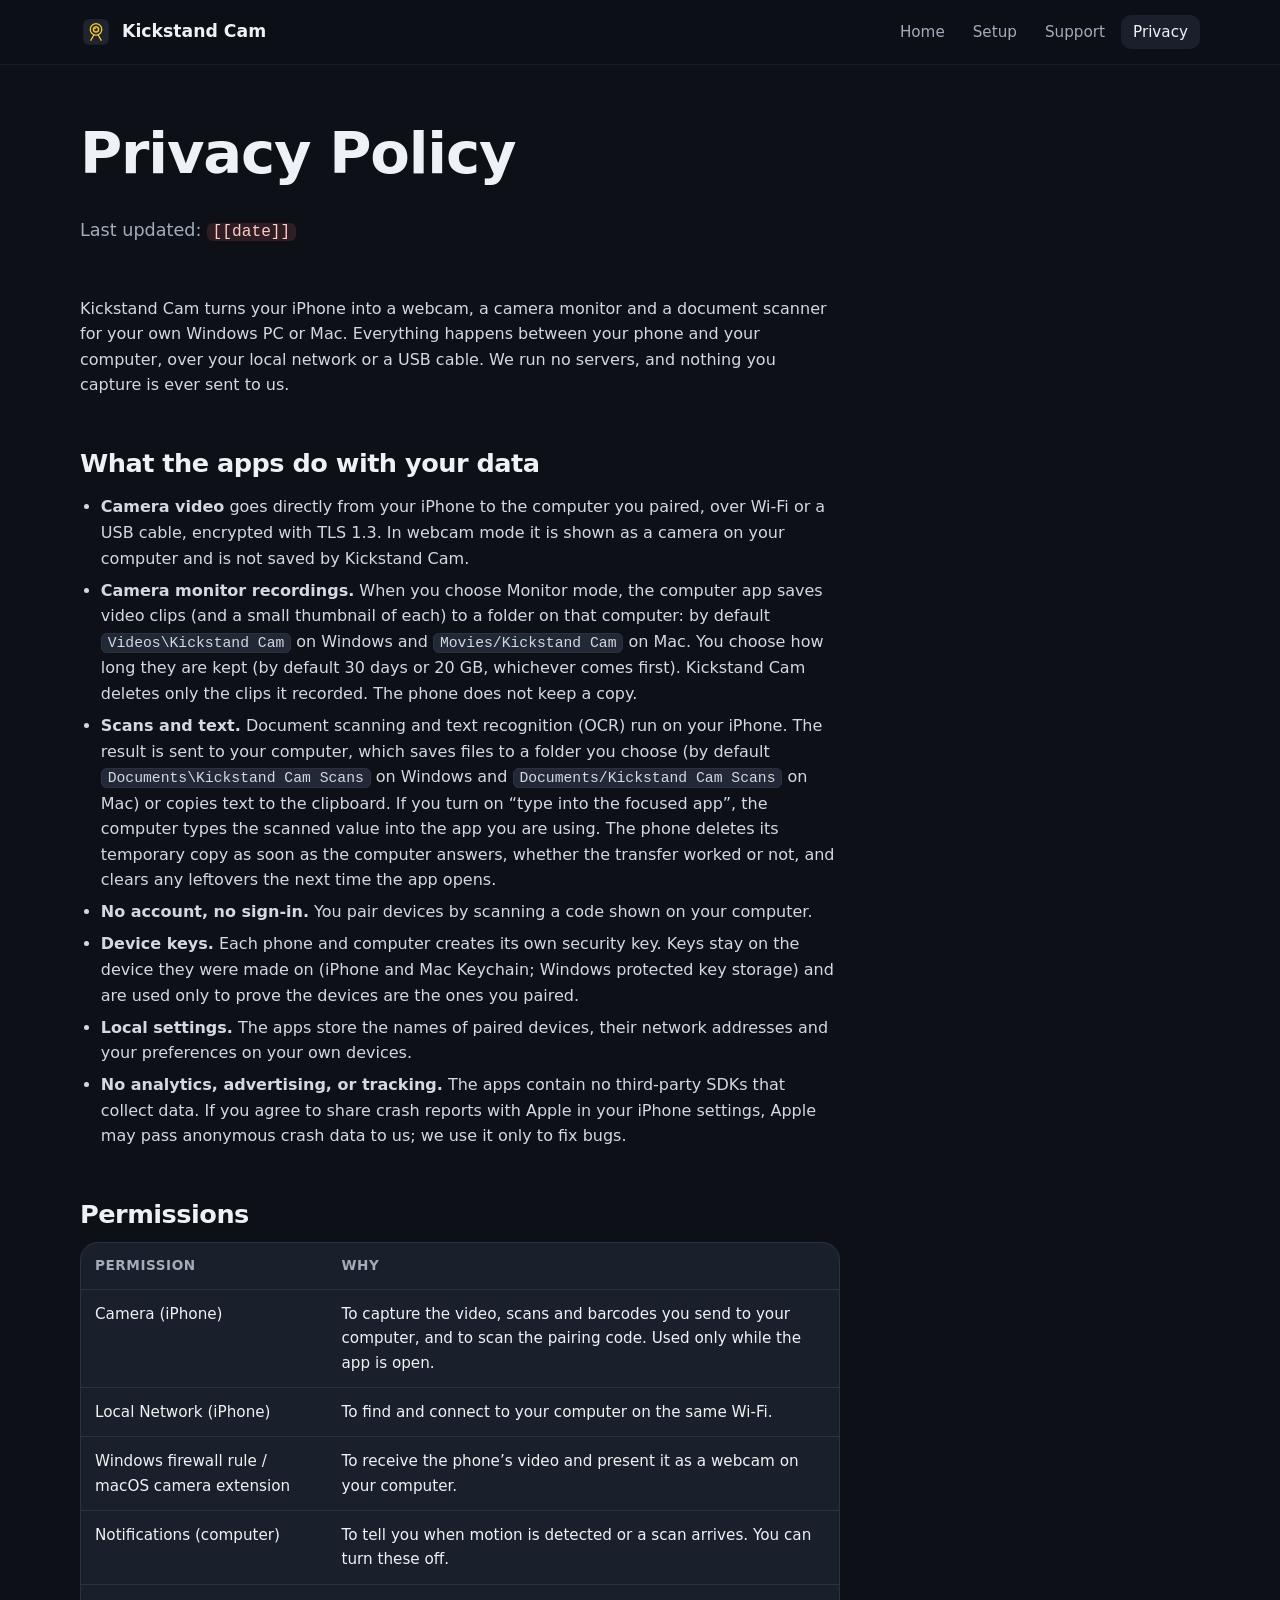
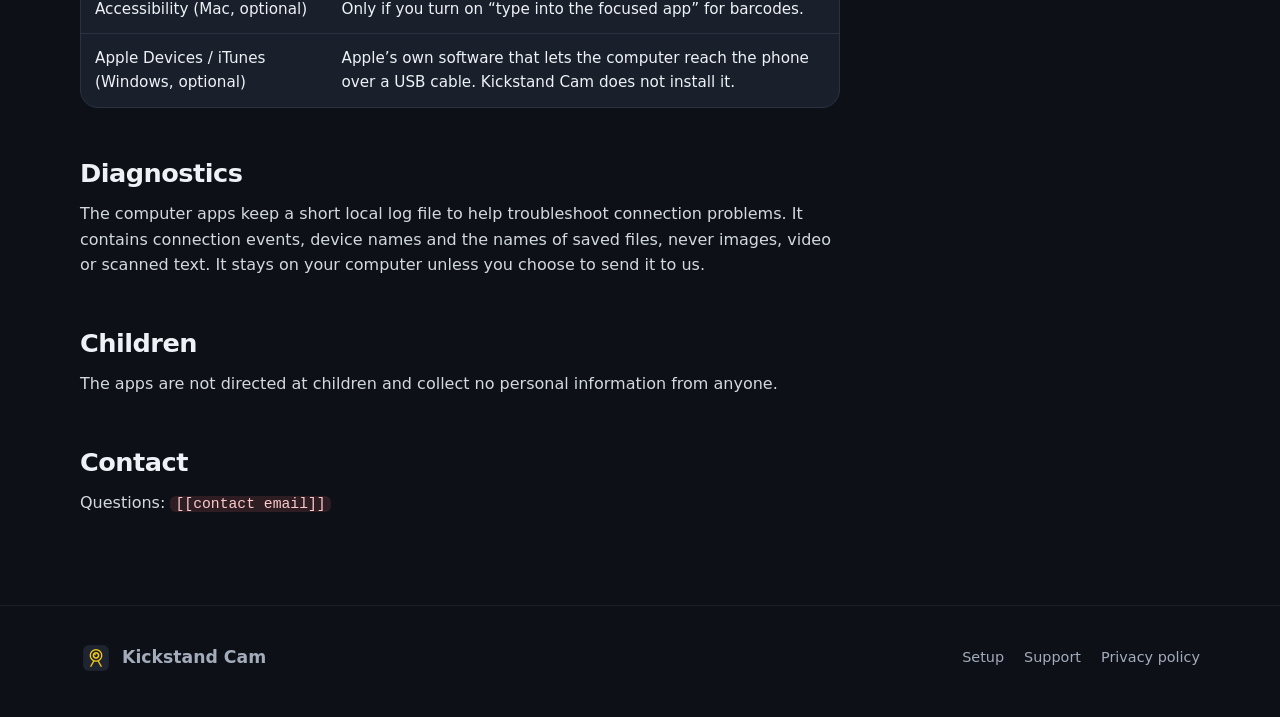
==== privacy/index.html @ 420c24f9 "Publish site from camera-to-pc 65d608a" ====
<!doctype html>
<html lang="en">
<head>
  <meta charset="utf-8">
  <meta name="viewport" content="width=device-width, initial-scale=1">
  <title>Kickstand Cam Privacy Policy</title>
  <meta name="description" content="Kickstand Cam runs no servers and collects no data. Video, recordings and scans stay between your iPhone and your own computer.">
  <meta name="theme-color" content="#0d1016">
  <link rel="icon" href="../assets/icon.svg" type="image/svg+xml">
  <link rel="icon" href="../assets/favicon.ico" sizes="any">
  <link rel="apple-touch-icon" href="../assets/apple-touch-icon.png">
  <link rel="stylesheet" href="../styles.css">
</head>
<body>
<a class="skip" href="#main">Skip to content</a>
<header class="site-header">
  <div class="wrap nav">
    <a class="brand" href="../"><img src="../assets/icon-256.png" alt="" width="32" height="32">Kickstand Cam</a>
    <ul class="nav-links">
      <li><a href="../">Home</a></li>
      <li><a href="../setup/">Setup</a></li>
      <li><a href="../support/">Support</a></li>
      <li><a href="./" aria-current="page">Privacy</a></li>
    </ul>
  </div>
</header>

<!-- Source: docs/release/privacy-policy.md. Keep the two in step. Fill in [[date]] and [[contact email]] before publishing. -->
<main id="main">
  <div class="wrap page-head">
    <h1>Privacy Policy</h1>
    <p>Last updated: <span class="placeholder">[[date]]</span></p>
  </div>

  <div class="wrap article">
    <div class="prose">
      <p>Kickstand Cam turns your iPhone into a webcam, a camera monitor and a document scanner for your own Windows PC or Mac. Everything happens between your phone and your computer, over your local network or a USB cable. We run no servers, and nothing you capture is ever sent to us.</p>

      <h2 id="data">What the apps do with your data</h2>
      <ul>
        <li><strong>Camera video</strong> goes directly from your iPhone to the computer you paired, over Wi-Fi or a USB cable, encrypted with TLS 1.3. In webcam mode it is shown as a camera on your computer and is not saved by Kickstand Cam.</li>
        <li><strong>Camera monitor recordings.</strong> When you choose Monitor mode, the computer app saves video clips (and a small thumbnail of each) to a folder on that computer: by default <code>Videos\Kickstand Cam</code> on Windows and <code>Movies/Kickstand Cam</code> on Mac. You choose how long they are kept (by default 30 days or 20 GB, whichever comes first). Kickstand Cam deletes only the clips it recorded. The phone does not keep a copy.</li>
        <li><strong>Scans and text.</strong> Document scanning and text recognition (OCR) run on your iPhone. The result is sent to your computer, which saves files to a folder you choose (by default <code>Documents\Kickstand Cam Scans</code> on Windows and <code>Documents/Kickstand Cam Scans</code> on Mac) or copies text to the clipboard. If you turn on “type into the focused app”, the computer types the scanned value into the app you are using. The phone deletes its temporary copy as soon as the computer answers, whether the transfer worked or not, and clears any leftovers the next time the app opens.</li>
        <li><strong>No account, no sign-in.</strong> You pair devices by scanning a code shown on your computer.</li>
        <li><strong>Device keys.</strong> Each phone and computer creates its own security key. Keys stay on the device they were made on (iPhone and Mac Keychain; Windows protected key storage) and are used only to prove the devices are the ones you paired.</li>
        <li><strong>Local settings.</strong> The apps store the names of paired devices, their network addresses and your preferences on your own devices.</li>
        <li><strong>No analytics, advertising, or tracking.</strong> The apps contain no third-party SDKs that collect data. If you agree to share crash reports with Apple in your iPhone settings, Apple may pass anonymous crash data to us; we use it only to fix bugs.</li>
      </ul>

      <h2 id="permissions">Permissions</h2>
      <div class="table-wrap">
        <table>
          <thead><tr><th scope="col">Permission</th><th scope="col">Why</th></tr></thead>
          <tbody>
            <tr><td>Camera (iPhone)</td><td>To capture the video, scans and barcodes you send to your computer, and to scan the pairing code. Used only while the app is open.</td></tr>
            <tr><td>Local Network (iPhone)</td><td>To find and connect to your computer on the same Wi-Fi.</td></tr>
            <tr><td>Windows firewall rule / macOS camera extension</td><td>To receive the phone’s video and present it as a webcam on your computer.</td></tr>
            <tr><td>Notifications (computer)</td><td>To tell you when motion is detected or a scan arrives. You can turn these off.</td></tr>
            <tr><td>Accessibility (Mac, optional)</td><td>Only if you turn on “type into the focused app” for barcodes.</td></tr>
            <tr><td>Apple Devices / iTunes (Windows, optional)</td><td>Apple’s own software that lets the computer reach the phone over a USB cable. Kickstand Cam does not install it.</td></tr>
          </tbody>
        </table>
      </div>

      <h2 id="diagnostics">Diagnostics</h2>
      <p>The computer apps keep a short local log file to help troubleshoot connection problems. It contains connection events, device names and the names of saved files, never images, video or scanned text. It stays on your computer unless you choose to send it to us.</p>

      <h2 id="children">Children</h2>
      <p>The apps are not directed at children and collect no personal information from anyone.</p>

      <h2 id="contact">Contact</h2>
      <p>Questions: <span class="placeholder">[[contact email]]</span></p>
    </div>
  </div>
</main>

<footer class="site-footer">
  <div class="wrap footer-grid">
    <a class="brand" href="../"><img src="../assets/icon-256.png" alt="" width="32" height="32">Kickstand Cam</a>
    <nav aria-label="Footer">
      <a href="../setup/">Setup</a>
      <a href="../support/">Support</a>
      <a href="./">Privacy policy</a>
    </nav>
  </div>
</footer>
</body>
</html>
---- styles.css ----
/* Kickstand Cam site. Colours come from the app icon (docs/brand/icon.svg): graphite #1E2430 and
   yellow #FACC15, with the apps' blue accent #2F6FE8 for links. System fonts only, so no visitor
   request leaves this origin. */
:root {
  --bg: #0d1016;
  --bg-2: #141922;
  --panel: #1a202b;
  --panel-2: #212836;
  --line: #2a3242;
  --text: #eef1f6;
  --muted: #a3acbb;
  --faint: #7b8597;
  --yellow: #facc15;
  --yellow-ink: #1e2430;
  --blue: #6b9bff;
  --red: #f87171;
  --radius: 18px;
  --wrap: 1120px;
  color-scheme: dark;
}

* { box-sizing: border-box; }
html { -webkit-text-size-adjust: 100%; scroll-behavior: smooth; }
body {
  margin: 0;
  background: var(--bg);
  color: var(--text);
  font: 16px/1.6 -apple-system, BlinkMacSystemFont, "Segoe UI Variable Text", "Segoe UI", system-ui, Roboto, "Helvetica Neue", Arial, sans-serif;
  -webkit-font-smoothing: antialiased;
}
img { max-width: 100%; height: auto; display: block; }
a { color: var(--blue); text-underline-offset: 3px; }
a:hover { color: #9dbcff; }
h1, h2, h3 { line-height: 1.15; letter-spacing: -0.02em; margin: 0 0 .5em; }
h1 { font-size: clamp(2.2rem, 5.5vw, 3.6rem); font-weight: 800; }
h2 { font-size: clamp(1.6rem, 3.4vw, 2.3rem); font-weight: 750; }
h3 { font-size: 1.2rem; font-weight: 700; }
p { margin: 0 0 1em; }
code, kbd { font-family: ui-monospace, "Cascadia Mono", Menlo, Consolas, monospace; font-size: .92em; background: var(--panel-2); border: 1px solid var(--line); border-radius: 6px; padding: .05em .4em; }
.wrap { width: min(var(--wrap), 100% - 32px); margin-inline: auto; }
.muted { color: var(--muted); }
.skip { position: absolute; left: -999px; }
.skip:focus { left: 16px; top: 16px; z-index: 10; background: var(--yellow); color: var(--yellow-ink); padding: 8px 12px; border-radius: 8px; }
:focus-visible { outline: 3px solid var(--yellow); outline-offset: 3px; border-radius: 6px; }

/* Header */
.site-header {
  position: sticky; top: 0; z-index: 5;
  background: rgba(13, 16, 22, .82);
  backdrop-filter: saturate(160%) blur(14px);
  -webkit-backdrop-filter: saturate(160%) blur(14px);
  border-bottom: 1px solid rgba(255, 255, 255, .06);
}
.nav { display: flex; align-items: center; gap: 16px; min-height: 64px; }
.brand { display: flex; align-items: center; gap: 10px; color: var(--text); text-decoration: none; font-weight: 750; font-size: 1.08rem; white-space: nowrap; }
.brand img { width: 32px; height: 32px; border-radius: 8px; }
.nav-links { display: flex; gap: 4px; margin-left: auto; list-style: none; padding: 0; margin-block: 0; }
.nav-links a { color: var(--muted); text-decoration: none; padding: 8px 12px; border-radius: 10px; font-size: .95rem; }
.nav-links a:hover, .nav-links a[aria-current="page"] { color: var(--text); background: var(--panel); }
@media (max-width: 560px) {
  .nav { flex-wrap: wrap; gap: 0; padding-block: 8px; }
  .nav-links { margin-left: 0; width: 100%; justify-content: space-between; }
  .nav-links a { padding: 6px 8px; font-size: .9rem; }
}

/* Buttons */
.btn {
  display: inline-flex; align-items: center; gap: 10px;
  padding: 13px 20px; border-radius: 14px; border: 1px solid var(--line);
  background: var(--panel); color: var(--text); text-decoration: none; font-weight: 650; line-height: 1.2;
  transition: transform .15s ease, background .15s ease, border-color .15s ease;
}
.btn:hover { color: var(--text); background: var(--panel-2); border-color: #3a4457; transform: translateY(-1px); }
.btn small { display: block; font-weight: 500; color: var(--muted); font-size: .78rem; }
.btn.primary { background: var(--yellow); color: var(--yellow-ink); border-color: var(--yellow); }
.btn.primary small { color: rgba(30, 36, 48, .75); }
.btn.primary:hover { background: #fde047; color: var(--yellow-ink); }
.btn svg { width: 22px; height: 22px; flex: none; }
.btn[aria-disabled="true"] { opacity: .55; pointer-events: none; }
.buttons { display: flex; flex-wrap: wrap; gap: 12px; }

/* Hero */
.hero { position: relative; overflow: hidden; padding: 72px 0 40px; }
.hero::before {
  content: ""; position: absolute; inset: -30% -10% auto 40%; height: 700px;
  background: radial-gradient(closest-side, rgba(250, 204, 21, .16), transparent 70%);
  pointer-events: none;
}
.hero-grid { display: grid; grid-template-columns: 1.1fr .9fr; gap: 48px; align-items: center; position: relative; }
.eyebrow { display: inline-flex; align-items: center; gap: 8px; color: var(--yellow); font-weight: 650; font-size: .9rem; letter-spacing: .02em; margin-bottom: 18px; }
.eyebrow::before { content: ""; width: 8px; height: 8px; border-radius: 50%; background: var(--yellow); box-shadow: 0 0 0 4px rgba(250, 204, 21, .18); }
.lede { font-size: 1.18rem; color: var(--muted); max-width: 34em; }
.facts { display: flex; flex-wrap: wrap; gap: 8px; margin: 22px 0 28px; padding: 0; list-style: none; }
.facts li { background: var(--panel); border: 1px solid var(--line); color: var(--muted); padding: 6px 12px; border-radius: 999px; font-size: .88rem; }
.hero-shots { position: relative; min-height: 520px; }
.phone {
  border-radius: 34px; overflow: hidden; border: 1px solid #2c3445;
  box-shadow: 0 30px 80px rgba(0, 0, 0, .55), 0 0 0 6px #10141b;
  background: #0b0d12;
}
.hero-shots .phone { width: 250px; position: absolute; }
.hero-shots .phone.a { left: 8%; top: 30px; transform: rotate(-5deg); }
.hero-shots .phone.b { right: 6%; top: 0; transform: rotate(4deg); z-index: 1; }
@media (max-width: 900px) {
  .hero { padding-top: 44px; }
  .hero-grid { grid-template-columns: 1fr; gap: 28px; }
  .hero-shots { min-height: 0; display: flex; justify-content: center; gap: 16px; }
  .hero-shots .phone { position: static; width: min(44%, 220px); transform: none !important; }
}

/* Sections */
section { padding: 64px 0; }
.section-head { max-width: 40em; margin-bottom: 36px; }
.band { background: var(--bg-2); border-block: 1px solid rgba(255, 255, 255, .05); }

.modes { display: grid; grid-template-columns: repeat(3, 1fr); gap: 20px; }
.mode { background: var(--panel); border: 1px solid var(--line); border-radius: var(--radius); padding: 22px; display: flex; flex-direction: column; }
.mode .phone { width: 72%; margin: 4px auto 22px; border-radius: 26px; box-shadow: 0 18px 50px rgba(0, 0, 0, .45), 0 0 0 4px #10141b; }
.mode ul { margin: 0; padding-left: 1.1em; color: var(--muted); }
.mode li { margin: .25em 0; }
.tag { display: inline-block; font-size: .78rem; font-weight: 700; letter-spacing: .06em; text-transform: uppercase; color: var(--yellow); margin-bottom: 6px; }
@media (max-width: 900px) { .modes { grid-template-columns: 1fr; } .mode .phone { width: min(60%, 260px); } }

.split { display: grid; grid-template-columns: 1fr 1fr; gap: 40px; align-items: center; }
.split.flip > :first-child { order: 2; }
@media (max-width: 820px) { .split { grid-template-columns: 1fr; gap: 24px; } .split.flip > :first-child { order: 0; } }
.window { border-radius: 14px; overflow: hidden; border: 1px solid var(--line); box-shadow: 0 24px 60px rgba(0, 0, 0, .5); }
.window.plain { border: 0; box-shadow: none; background: transparent; }
.checks { list-style: none; padding: 0; margin: 0; }
.checks li { position: relative; padding-left: 30px; margin: .6em 0; color: var(--muted); }
.checks li strong { color: var(--text); }
.checks li::before {
  content: ""; position: absolute; left: 0; top: .35em; width: 18px; height: 18px; border-radius: 50%;
  background: rgba(250, 204, 21, .15) url("data:image/svg+xml,%3Csvg xmlns='http://www.w3.org/2000/svg' viewBox='0 0 20 20'%3E%3Cpath d='M5 10.5l3 3 7-7' fill='none' stroke='%23facc15' stroke-width='2.4' stroke-linecap='round' stroke-linejoin='round'/%3E%3C/svg%3E") center/14px no-repeat;
}

.cards { display: grid; grid-template-columns: repeat(auto-fit, minmax(240px, 1fr)); gap: 16px; }
.cards.four { grid-template-columns: repeat(4, 1fr); }
@media (max-width: 960px) { .cards.four { grid-template-columns: repeat(2, 1fr); } }
@media (max-width: 520px) { .cards.four { grid-template-columns: 1fr; } }
.card { background: var(--panel); border: 1px solid var(--line); border-radius: var(--radius); padding: 22px; }
.card h3 { margin-bottom: .35em; }
.card p:last-child { margin-bottom: 0; }
.card .muted { font-size: .95rem; }

.download { text-align: center; }
.download .buttons { justify-content: center; margin-top: 8px; }
.download .note { font-size: .88rem; color: var(--faint); margin-top: 18px; }

table { width: 100%; border-collapse: collapse; font-size: .95rem; }
th, td { text-align: left; padding: 12px 14px; border-bottom: 1px solid var(--line); vertical-align: top; }
th { color: var(--muted); font-weight: 600; font-size: .85rem; text-transform: uppercase; letter-spacing: .04em; }
.table-wrap { overflow-x: auto; background: var(--panel); border: 1px solid var(--line); border-radius: var(--radius); }
.table-wrap tr:last-child td { border-bottom: 0; }

/* Article pages (setup, privacy, support) */
.page-head { padding: 56px 0 8px; }
.page-head p { color: var(--muted); font-size: 1.1rem; max-width: 40em; }
.article { padding: 24px 0 72px; }
.article h2 { font-size: 1.6rem; margin-top: 2em; scroll-margin-top: 90px; }
.article h3 { margin-top: 1.6em; scroll-margin-top: 90px; }
.article p, .article li { color: #d3d8e1; }
.article ul, .article ol { padding-left: 1.3em; }
.article li { margin: .4em 0; }
.prose { max-width: 760px; }
.toc { display: flex; flex-wrap: wrap; gap: 8px; margin: 0 0 8px; padding: 0; list-style: none; }
.toc a { display: inline-block; background: var(--panel); border: 1px solid var(--line); color: var(--muted); text-decoration: none; padding: 7px 14px; border-radius: 999px; font-size: .9rem; }
.toc a:hover { color: var(--text); }

.steps { counter-reset: step; list-style: none; padding: 0 !important; }
.steps > li { counter-increment: step; position: relative; padding-left: 52px; margin: 0 0 22px; }
.steps > li::before {
  content: counter(step); position: absolute; left: 0; top: -2px;
  width: 34px; height: 34px; border-radius: 50%; display: grid; place-items: center;
  background: var(--yellow); color: var(--yellow-ink); font-weight: 800; font-size: .95rem;
}
.steps > li strong { color: var(--text); }
.shot-row { display: grid; grid-template-columns: 1.6fr 1fr; gap: 20px; align-items: start; margin: 18px 0 8px; }
.shot-row .phone { width: min(100%, 240px); justify-self: center; border-radius: 28px; }
@media (max-width: 700px) { .shot-row { grid-template-columns: 1fr; } }
figure { margin: 0; }
figcaption { color: var(--faint); font-size: .85rem; margin-top: 8px; text-align: center; }

.callout { border: 1px solid var(--line); border-left: 4px solid var(--yellow); background: var(--panel); border-radius: 12px; padding: 16px 18px; margin: 18px 0; }
.callout p:last-child { margin-bottom: 0; }
.callout.info { border-left-color: var(--blue); }
.placeholder { background: rgba(248, 113, 113, .14); color: #fecaca; border-radius: 6px; padding: 0 .35em; font-family: ui-monospace, Menlo, Consolas, monospace; font-size: .92em; }

details { background: var(--panel); border: 1px solid var(--line); border-radius: 14px; margin: 10px 0; }
summary { cursor: pointer; padding: 16px 18px; font-weight: 650; list-style: none; position: relative; padding-right: 44px; }
summary::-webkit-details-marker { display: none; }
summary::after { content: "+"; position: absolute; right: 18px; top: 12px; font-size: 1.4rem; color: var(--faint); font-weight: 400; }
details[open] summary::after { content: "\2212"; }
details > div { padding: 0 18px 6px; }

/* Footer */
.site-footer { border-top: 1px solid rgba(255, 255, 255, .06); padding: 36px 0 48px; color: var(--faint); font-size: .9rem; }
.footer-grid { display: flex; flex-wrap: wrap; gap: 16px 32px; align-items: center; justify-content: space-between; }
.site-footer nav { display: flex; flex-wrap: wrap; gap: 6px 20px; }
.site-footer a { color: var(--muted); text-decoration: none; }
.site-footer a:hover { color: var(--text); }

@media (prefers-reduced-motion: reduce) {
  html { scroll-behavior: auto; }
  .btn { transition: none; }
  .btn:hover { transform: none; }
}
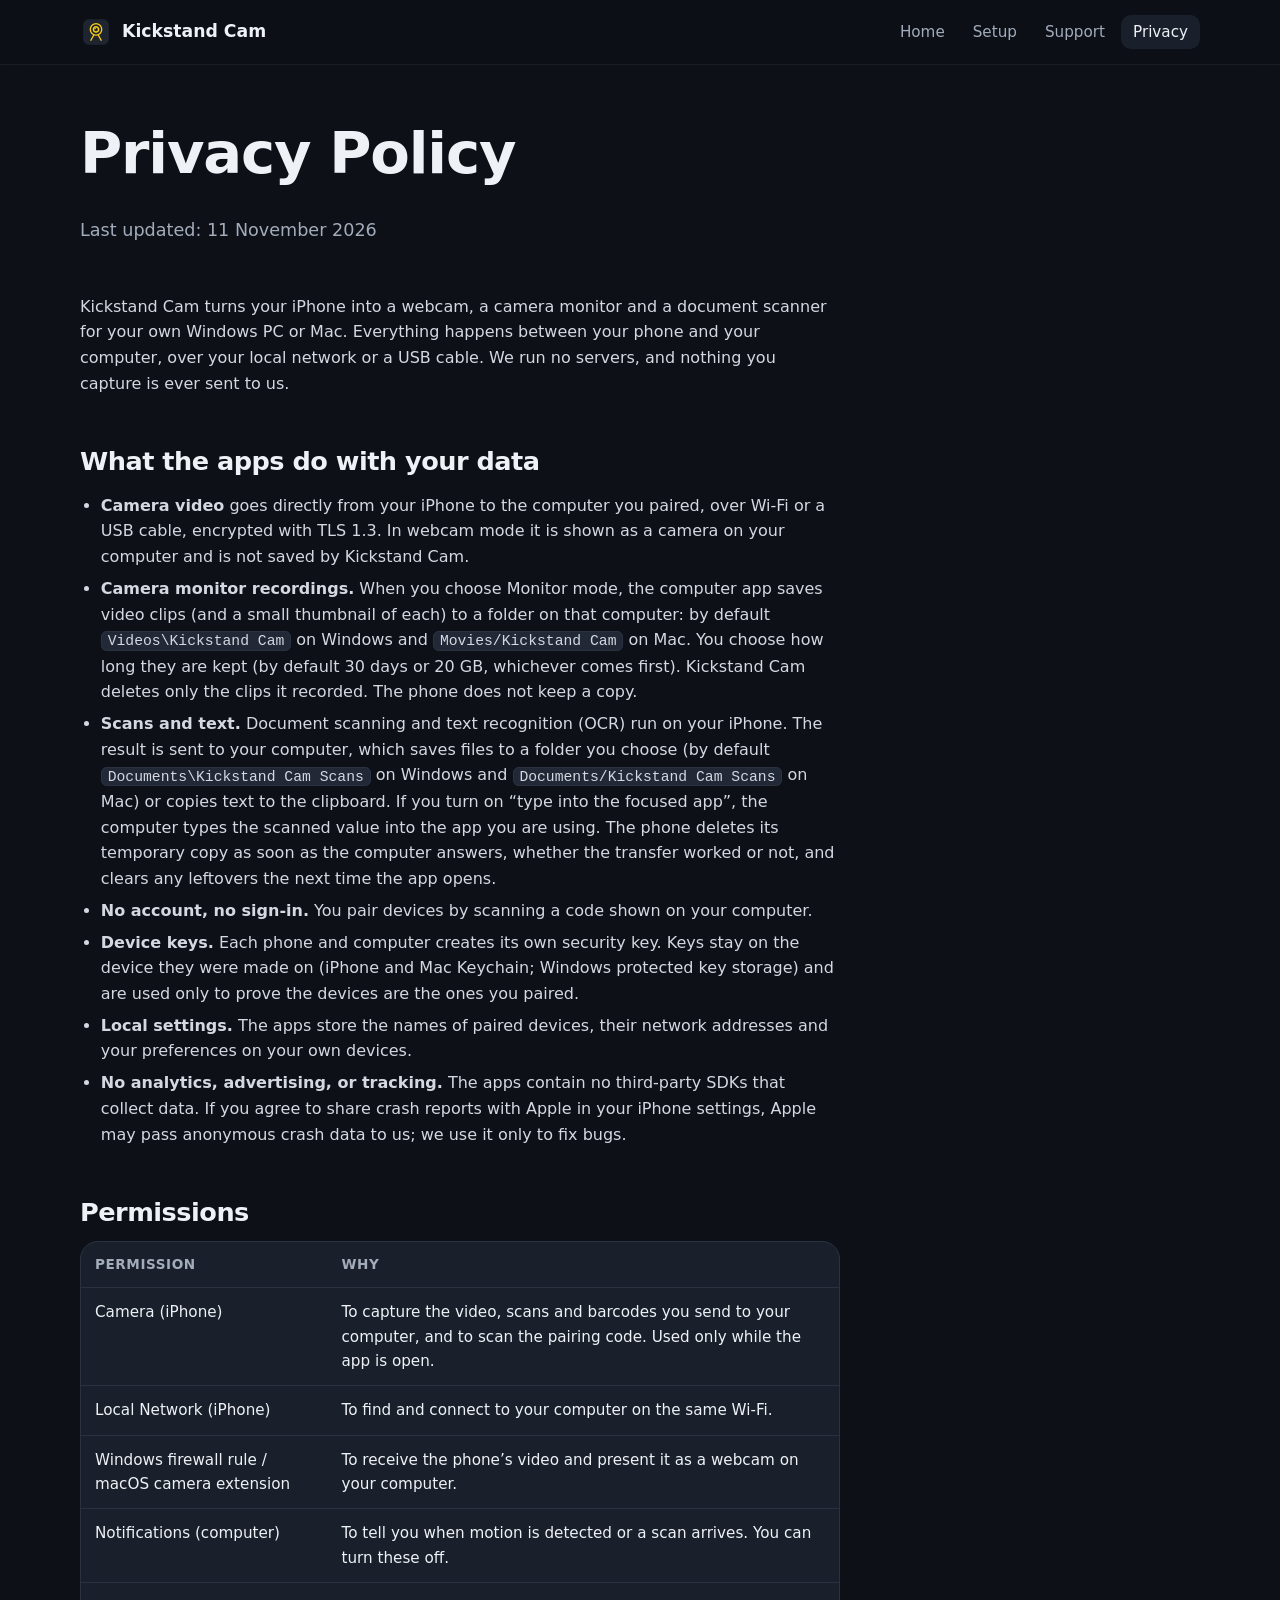
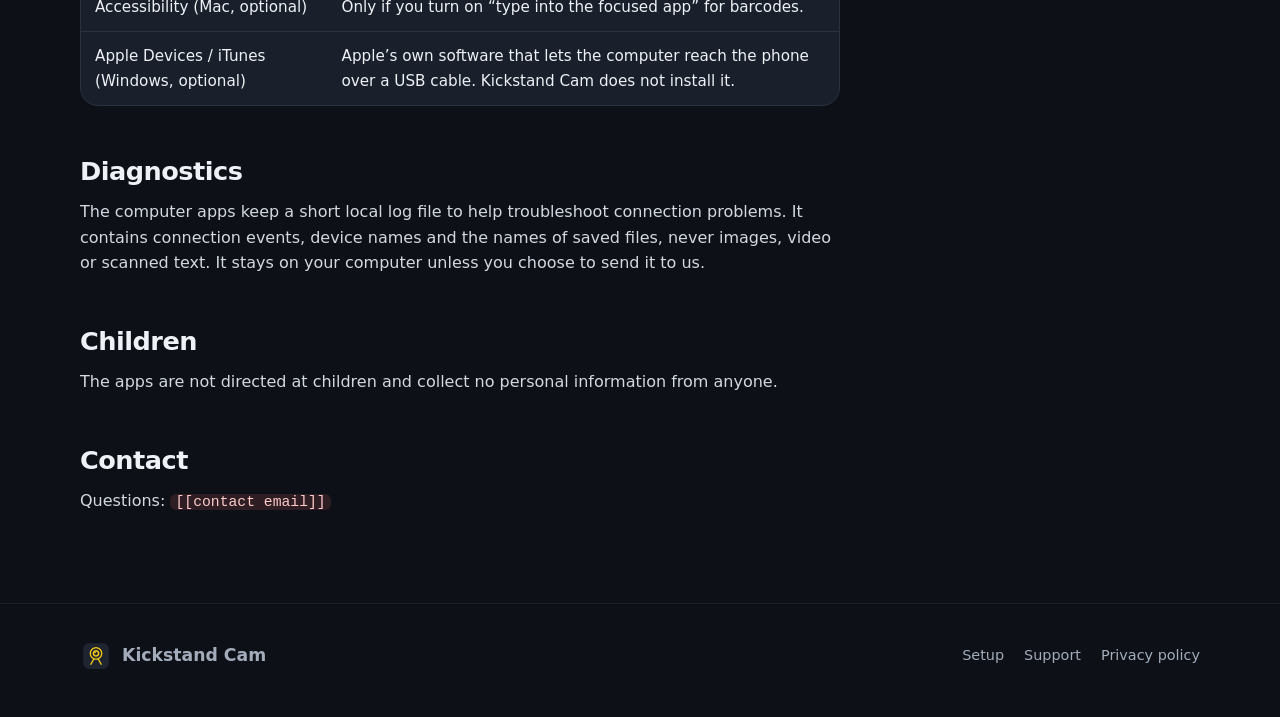
==== commit 0ac9bdb1: "Publish site from camera-to-pc 33e5e58" ====
--- a/privacy/index.html
+++ b/privacy/index.html
@@ -29,7 +29,7 @@
 <main id="main">
   <div class="wrap page-head">
     <h1>Privacy Policy</h1>
-    <p>Last updated: <span class="placeholder">[[date]]</span></p>
+    <p>Last updated: 11 November 2026</p>
   </div>
 
   <div class="wrap article">
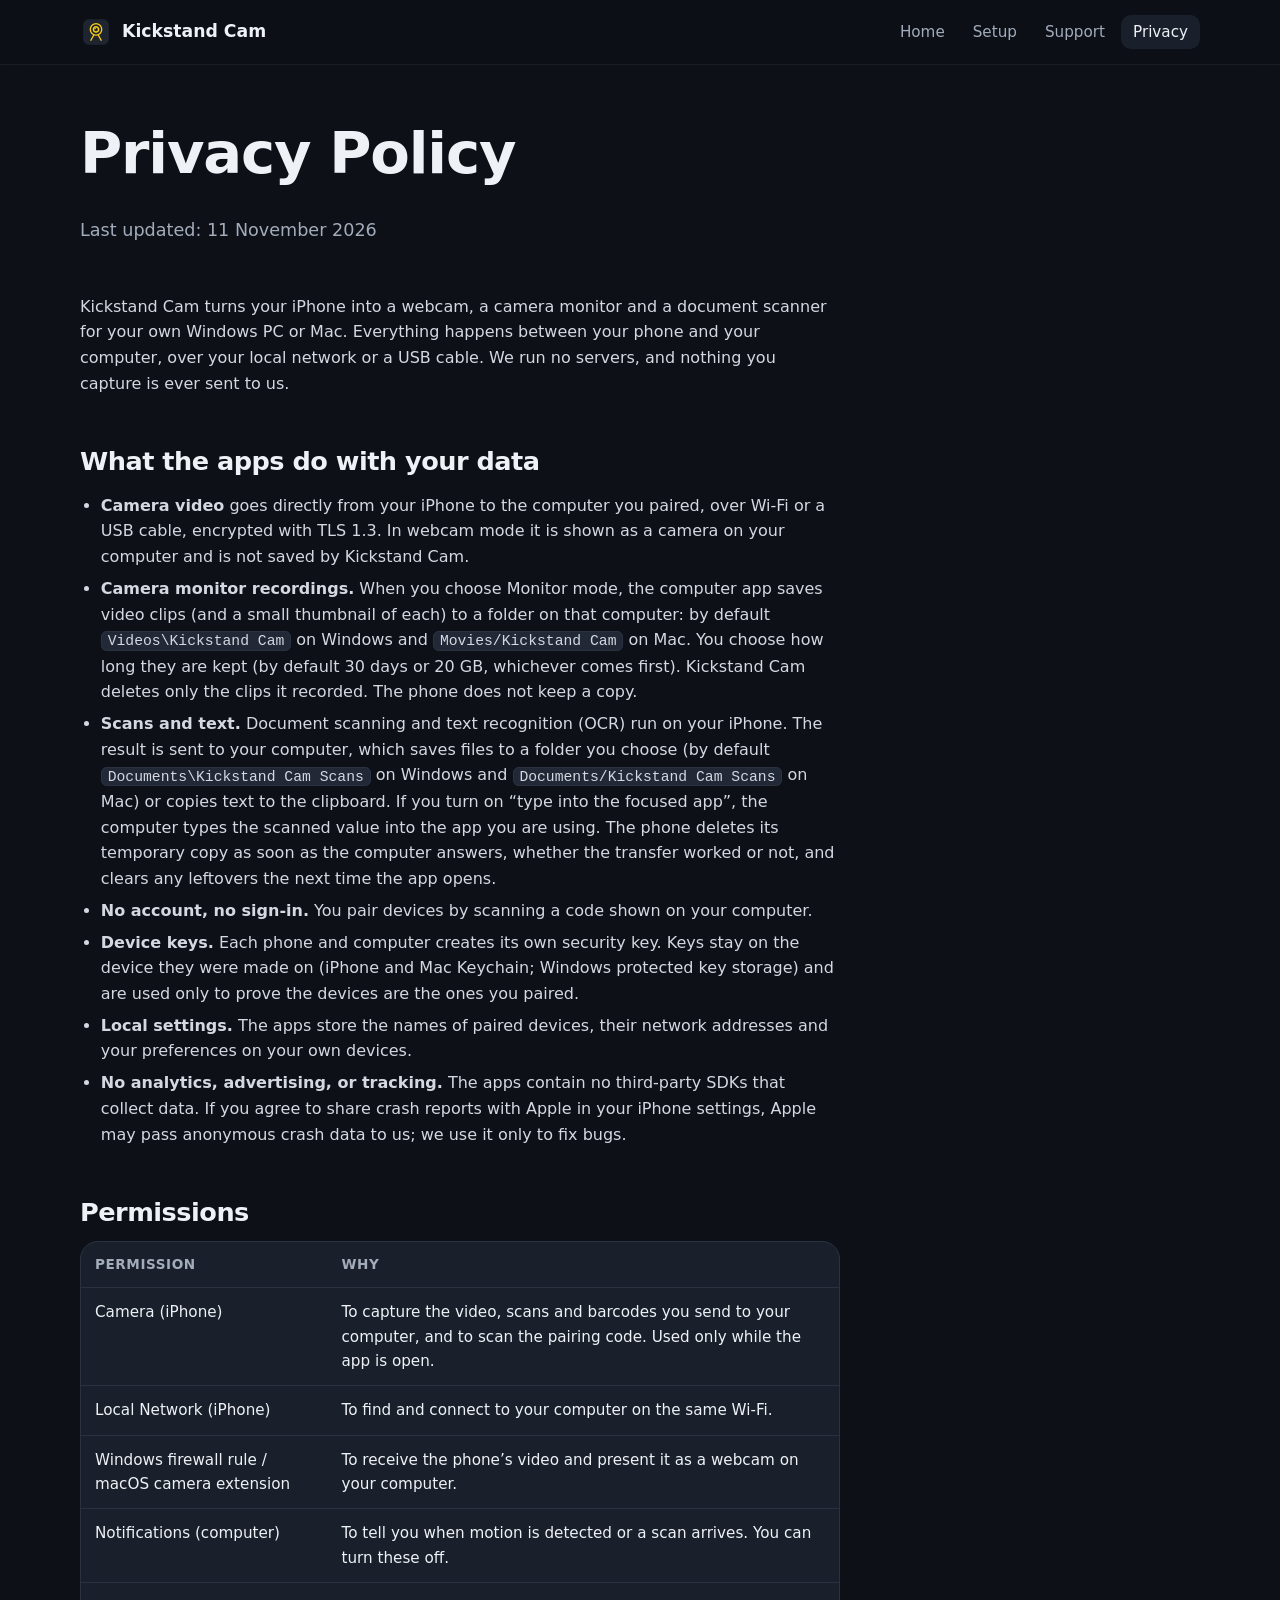
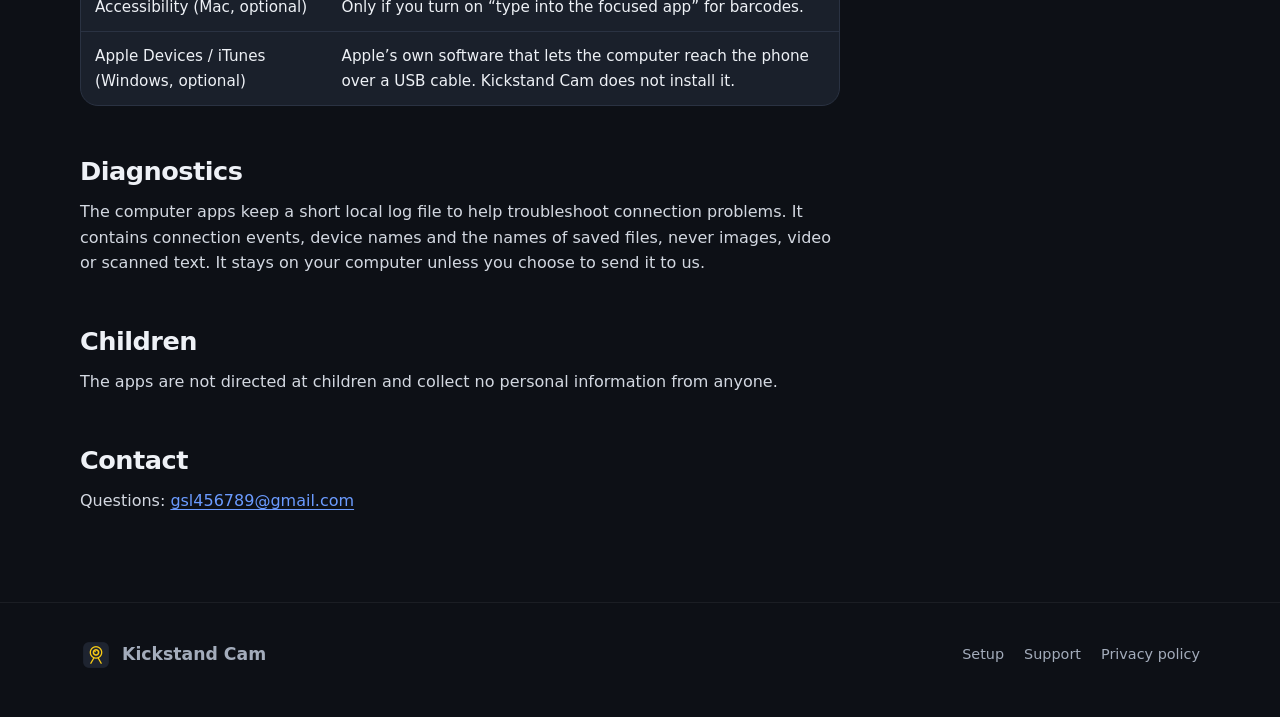
==== commit 054c13af: "Publish site from camera-to-pc f5d3ec6" ====
--- a/privacy/index.html
+++ b/privacy/index.html
@@ -25,7 +25,7 @@
   </div>
 </header>
 
-<!-- Source: docs/release/privacy-policy.md. Keep the two in step. Fill in [[date]] and [[contact email]] before publishing. -->
+<!-- Source: docs/release/privacy-policy.md. Keep the two in step. -->
 <main id="main">
   <div class="wrap page-head">
     <h1>Privacy Policy</h1>
@@ -69,7 +69,7 @@
       <p>The apps are not directed at children and collect no personal information from anyone.</p>
 
       <h2 id="contact">Contact</h2>
-      <p>Questions: <span class="placeholder">[[contact email]]</span></p>
+      <p>Questions: <a href="mailto:gsl456789@gmail.com">gsl456789@gmail.com</a></p>
     </div>
   </div>
 </main>
